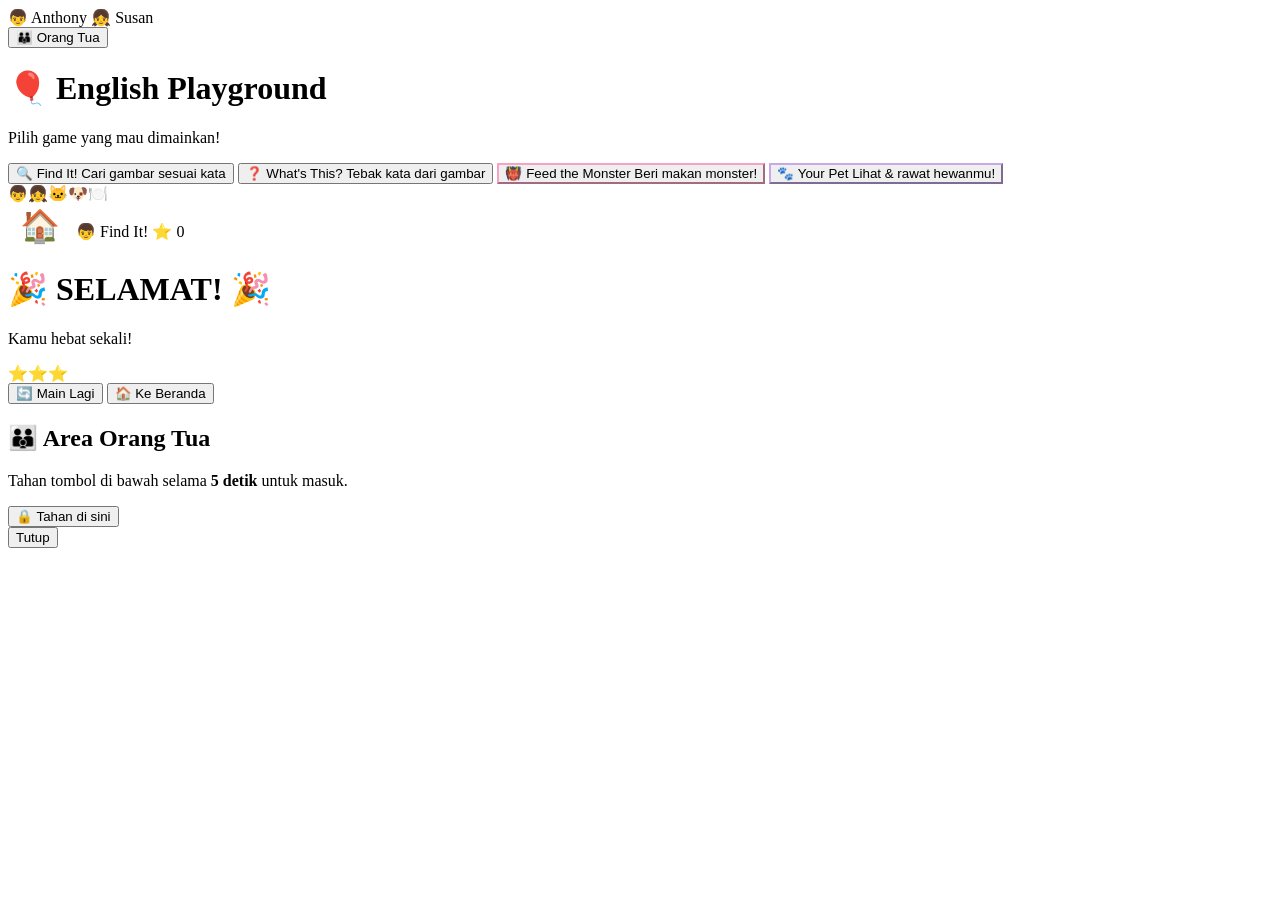
==== index.html @ 4d93e829 "Add files via upload" ====
<!DOCTYPE html>
<html lang="id">
<head>
    <meta charset="UTF-8" />
    <meta name="viewport" content="width=device-width, initial-scale=1.0, user-scalable=no" />
    <title>English Playground - Anthony & Susan</title>
    <link rel="stylesheet" href="css/style.css" />
</head>
<body>
    <!-- LAYAR UTAMA -->
    <div id="main-menu" class="screen active">
        <div class="header">
            <div class="mascots">
                <span class="mascot">👦 Anthony</span>
                <span class="mascot">👧 Susan</span>
            </div>
            <button id="parent-gate-btn" class="btn-parent">👪 Orang Tua</button>
        </div>

        <div class="hero">
            <h1>🎈 English Playground</h1>
            <p class="subtitle">Pilih game yang mau dimainkan!</p>

            <div class="game-choices">
                <button id="btn-game-find" class="btn-game-choice">
                    <span class="game-icon">🔍</span>
                    <span class="game-text">
                        <span class="game-name">Find It!</span>
                        <span class="game-desc">Cari gambar sesuai kata</span>
                    </span>
                </button>
                <button id="btn-game-what" class="btn-game-choice">
                    <span class="game-icon">❓</span>
                    <span class="game-text">
                        <span class="game-name">What's This?</span>
                        <span class="game-desc">Tebak kata dari gambar</span>
                    </span>
                </button>
                <button id="btn-game-feed" class="btn-game-choice" style="border-color:#f7a1c4;">
                    <span class="game-icon">👹</span>
                    <span class="game-text">
                        <span class="game-name">Feed the Monster</span>
                        <span class="game-desc">Beri makan monster!</span>
                    </span>
                </button>
                <button id="btn-game-pet" class="btn-game-choice" style="border-color:#c8a8e8;">
                    <span class="game-icon">🐾</span>
                    <span class="game-text">
                        <span class="game-name">Your Pet</span>
                        <span class="game-desc">Lihat & rawat hewanmu!</span>
                    </span>
                </button>
            </div>

            <div class="characters">
                <span>👦</span><span>👧</span><span>🐱</span><span>🐶</span><span>🍽️</span>
            </div>
        </div>
    </div>

    <!-- LAYAR GAME -->
    <div id="game-screen" class="screen">
        <div class="game-header">
            <button id="btn-back-game" style="background:none;border:none;font-size:2rem;cursor:pointer;padding:4px 12px;">🏠</button>
            <span id="game-mascot">👦</span>
            <span id="game-title">Find It!</span>
            <span id="game-score">⭐ 0</span>
        </div>
        <div id="game-area"></div>
        <div id="game-feedback" class="feedback"></div>
    </div>

    <!-- LAYAR SELAMAT -->
    <div id="celebration-screen" class="screen">
        <div class="celebration">
            <h1>🎉 SELAMAT! 🎉</h1>
            <p>Kamu hebat sekali!</p>
            <div id="stars-display">⭐⭐⭐</div>
            <button id="btn-replay" class="btn-primary">🔄 Main Lagi</button>
            <button id="btn-home" class="btn-secondary">🏠 Ke Beranda</button>
        </div>
    </div>

    <!-- PARENT GATE MODAL -->
    <div id="parent-gate-modal" class="modal hidden">
        <div class="modal-content">
            <h2>👪 Area Orang Tua</h2>
            <p>Tahan tombol di bawah selama <strong>5 detik</strong> untuk masuk.</p>
            <button id="hold-btn" class="btn-hold">🔒 Tahan di sini</button>
            <div id="hold-progress" class="progress-bar">
                <div id="hold-progress-fill" style="width:0%"></div>
            </div>
            <button id="close-modal" class="btn-close">Tutup</button>
        </div>
    </div>

    <script type="module" src="js/main.js"></script>
</body>
</html>
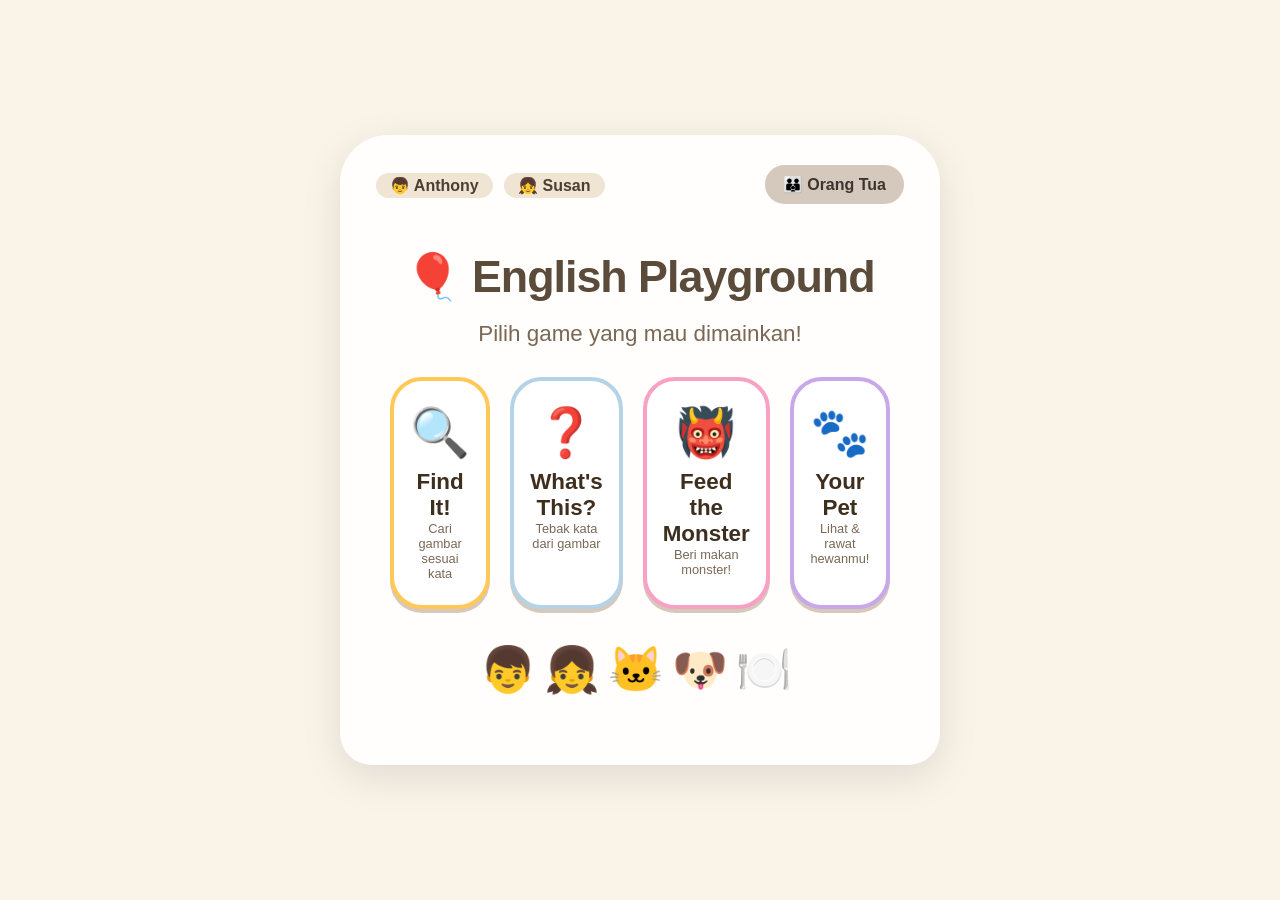
==== commit 1db892e5: "index.html" ====
--- a/index.html
+++ b/index.html
@@ -96,4 +96,4 @@
 
     <script type="module" src="js/main.js"></script>
 </body>
-</html>+</html>
--- a/css/style.css
+++ b/css/style.css
@@ -0,0 +1,546 @@
+/* ============================================================
+   STYLE.CSS — English Playground (Full)
+   ============================================================ */
+
+/* --- RESET & BASE --- */
+* {
+    box-sizing: border-box;
+    margin: 0;
+    padding: 0;
+    user-select: none;
+    -webkit-tap-highlight-color: transparent;
+}
+
+body {
+    font-family: 'Segoe UI', 'Comic Sans MS', 'Chalkboard SE', sans-serif;
+    background: #f9f3e8;
+    min-height: 100vh;
+    display: flex;
+    justify-content: center;
+    align-items: center;
+    padding: 12px;
+    margin: 0;
+}
+
+/* --- LAYAR --- */
+.screen {
+    display: none;
+    flex-direction: column;
+    width: 100%;
+    max-width: 600px;
+    min-height: 80vh;
+    background: #ffffffdd;
+    backdrop-filter: blur(4px);
+    border-radius: 48px 48px 32px 32px;
+    padding: 20px 24px 30px;
+    box-shadow: 0 12px 40px rgba(0,0,0,0.10);
+    transition: all 0.2s;
+}
+.screen.active {
+    display: flex;
+}
+
+/* --- HEADER --- */
+.header {
+    display: flex;
+    justify-content: space-between;
+    align-items: center;
+    margin-bottom: 12px;
+}
+.mascots {
+    font-size: 1.2rem;
+    font-weight: bold;
+    color: #4a3f35;
+}
+.mascot {
+    background: #f0e4d3;
+    padding: 4px 14px;
+    border-radius: 40px;
+    margin-right: 6px;
+    font-size: 1rem;
+}
+.btn-parent {
+    background: #d4c9bc;
+    border: none;
+    border-radius: 40px;
+    padding: 10px 18px;
+    font-size: 1rem;
+    font-weight: bold;
+    color: #3d352e;
+    cursor: pointer;
+    touch-action: manipulation;
+}
+
+/* --- HERO (Menu Utama) --- */
+.hero {
+    flex: 1;
+    display: flex;
+    flex-direction: column;
+    justify-content: center;
+    align-items: center;
+    text-align: center;
+    gap: 18px;
+}
+.hero h1 {
+    font-size: 2.8rem;
+    color: #5b4b3a;
+    letter-spacing: -1px;
+}
+.subtitle {
+    font-size: 1.4rem;
+    color: #7a6855;
+    margin-bottom: 4px;
+}
+.characters {
+    font-size: 2.8rem;
+    letter-spacing: 8px;
+    margin-top: 8px;
+}
+
+/* --- TOMBOL PILIHAN GAME --- */
+.game-choices {
+    display: flex;
+    flex-direction: column;
+    gap: 16px;
+    width: 100%;
+    max-width: 340px;
+    margin: 8px auto;
+}
+
+.btn-game-choice {
+    background: white;
+    border: 4px solid #e2d4c4;
+    border-radius: 32px;
+    padding: 18px 24px;
+    display: flex;
+    align-items: center;
+    gap: 16px;
+    cursor: pointer;
+    touch-action: manipulation;
+    transition: all 0.15s;
+    box-shadow: 0 4px 0 #d6c9bb;
+    width: 100%;
+    text-align: left;
+}
+
+.btn-game-choice:active {
+    transform: scale(0.96);
+    box-shadow: 0 2px 0 #d6c9bb;
+}
+
+.btn-game-choice .game-icon {
+    font-size: 2.4rem;
+    min-width: 50px;
+    text-align: center;
+}
+
+.btn-game-choice .game-text {
+    display: flex;
+    flex-direction: column;
+    text-align: left;
+}
+
+.btn-game-choice .game-name {
+    font-size: 1.5rem;
+    font-weight: bold;
+    color: #3d2e1e;
+}
+
+.btn-game-choice .game-desc {
+    font-size: 0.85rem;
+    color: #7a6855;
+}
+
+.btn-game-choice#btn-game-find {
+    border-color: #ffc857;
+}
+.btn-game-choice#btn-game-find .game-icon {
+    color: #e8a020;
+}
+
+.btn-game-choice#btn-game-what {
+    border-color: #b5d3e7;
+}
+.btn-game-choice#btn-game-what .game-icon {
+    color: #4a8db7;
+}
+
+.btn-game-choice:hover {
+    transform: translateY(-2px);
+    box-shadow: 0 6px 0 #d6c9bb;
+}
+.btn-game-choice#btn-game-find:hover {
+    border-color: #f0b840;
+}
+.btn-game-choice#btn-game-what:hover {
+    border-color: #8fc0dd;
+}
+
+/* --- TOMBOL LAMA (DIPERTAHANKAN UNTUK KOMPATIBILITAS) --- */
+.btn-primary, .btn-secondary {
+    border: none;
+    border-radius: 60px;
+    padding: 18px 20px;
+    font-size: 1.6rem;
+    font-weight: bold;
+    cursor: pointer;
+    touch-action: manipulation;
+    transition: transform 0.1s;
+    box-shadow: 0 6px 0 rgba(0,0,0,0.1);
+}
+.btn-primary:active, .btn-secondary:active {
+    transform: scale(0.96);
+}
+.btn-primary {
+    background: #ffc857;
+    color: #3d2e1e;
+}
+.btn-secondary {
+    background: #b5d3e7;
+    color: #1f3a4b;
+}
+
+/* --- GAME HEADER --- */
+.game-header {
+    display: flex;
+    justify-content: space-between;
+    align-items: center;
+    font-size: 1.5rem;
+    font-weight: bold;
+    padding-bottom: 10px;
+    border-bottom: 4px dashed #e2d4c4;
+    margin-bottom: 20px;
+}
+
+#btn-back-game {
+    background: none;
+    border: none;
+    font-size: 2rem;
+    cursor: pointer;
+    padding: 4px 12px;
+    touch-action: manipulation;
+    transition: transform 0.1s;
+}
+#btn-back-game:active {
+    transform: scale(0.85);
+}
+
+#game-title {
+    flex: 1;
+    text-align: center;
+}
+#game-mascot {
+    margin-right: 8px;
+}
+#game-score {
+    min-width: 60px;
+    text-align: right;
+}
+
+/* --- GAME AREA --- */
+#game-area {
+    display: flex;
+    flex-wrap: wrap;
+    justify-content: center;
+    gap: 18px;
+    flex: 1;
+    align-content: center;
+    min-height: 200px;
+}
+
+/* --- KARTU GAME --- */
+.game-card {
+    width: 120px;
+    height: 140px;
+    background: #faf1e7;
+    border-radius: 32px;
+    display: flex;
+    flex-direction: column;
+    align-items: center;
+    justify-content: center;
+    font-size: 4.5rem;
+    box-shadow: 0 6px 0 #d6c9bb;
+    transition: all 0.15s;
+    cursor: pointer;
+    touch-action: manipulation;
+    border: 4px solid transparent;
+    padding: 6px;
+}
+.game-card:active {
+    transform: scale(0.94);
+}
+.game-card .label {
+    font-size: 1.2rem;
+    font-weight: bold;
+    color: #4a3f35;
+    margin-top: 4px;
+    background: rgba(255,255,240,0.7);
+    padding: 2px 12px;
+    border-radius: 40px;
+}
+.game-card.correct {
+    border-color: #6fbf4c;
+    background: #e5f7db;
+}
+.game-card.wrong {
+    border-color: #f2a6a6;
+    background: #ffe6e6;
+    animation: shake 0.3s;
+}
+@keyframes shake {
+    0%,100%{transform:translateX(0)}
+    25%{transform:translateX(-10px)}
+    75%{transform:translateX(10px)}
+}
+
+/* --- FEEDBACK --- */
+.feedback {
+    min-height: 70px;
+    display: flex;
+    align-items: center;
+    justify-content: center;
+    font-size: 1.8rem;
+    font-weight: bold;
+    color: #4a3f35;
+    text-align: center;
+    margin-top: 12px;
+    flex-wrap: wrap;
+    gap: 8px;
+}
+
+/* --- CELEBRATION --- */
+.celebration {
+    text-align: center;
+    flex: 1;
+    display: flex;
+    flex-direction: column;
+    justify-content: center;
+    gap: 20px;
+}
+.celebration h1 { 
+    font-size: 3rem; 
+    color: #f3a13b; 
+}
+#stars-display { 
+    font-size: 4rem; 
+}
+
+/* --- PARENT GATE MODAL --- */
+.modal {
+    position: fixed;
+    top:0;left:0;width:100%;height:100%;
+    background: rgba(0,0,0,0.4);
+    display: flex;
+    justify-content: center;
+    align-items: center;
+    backdrop-filter: blur(3px);
+    z-index: 999;
+}
+.modal.hidden { display: none; }
+.modal-content {
+    background: white;
+    border-radius: 48px;
+    padding: 32px 24px;
+    max-width: 380px;
+    width: 90%;
+    text-align: center;
+    box-shadow: 0 20px 60px rgba(0,0,0,0.2);
+}
+.modal-content h2 { 
+    font-size: 2rem; 
+    color: #5b4b3a; 
+    margin-bottom: 12px; 
+}
+.btn-hold {
+    background: #ffb347;
+    border: none;
+    border-radius: 60px;
+    padding: 18px 20px;
+    font-size: 1.8rem;
+    font-weight: bold;
+    width: 100%;
+    margin: 16px 0;
+    cursor: pointer;
+    touch-action: manipulation;
+    transition: background 0.1s;
+}
+.btn-hold:active { background: #e69c30; }
+.progress-bar {
+    width: 100%;
+    height: 16px;
+    background: #e9e0d6;
+    border-radius: 40px;
+    overflow: hidden;
+    margin: 8px 0 16px;
+}
+#hold-progress-fill {
+    height: 100%;
+    width: 0%;
+    background: #6fbf4c;
+    border-radius: 40px;
+    transition: width 0.1s linear;
+}
+.btn-close {
+    background: #ccc;
+    border: none;
+    border-radius: 40px;
+    padding: 10px 24px;
+    font-size: 1.2rem;
+    cursor: pointer;
+}
+
+/* --- RESPONSIF (HP/TABLET) --- */
+@media (max-width: 480px) {
+    .screen {
+        padding: 16px 16px 24px;
+        border-radius: 32px;
+        min-height: 90vh;
+    }
+    .game-card {
+        width: 100px;
+        height: 120px;
+        font-size: 3.5rem;
+    }
+    .game-card .label {
+        font-size: 1rem;
+    }
+    .hero h1 { 
+        font-size: 2.2rem; 
+    }
+    .btn-primary, .btn-secondary { 
+        font-size: 1.3rem; 
+        padding: 14px; 
+    }
+    .game-choices {
+        max-width: 280px;
+    }
+    .btn-game-choice {
+        padding: 14px 18px;
+        gap: 12px;
+    }
+    .btn-game-choice .game-icon {
+        font-size: 2rem;
+        min-width: 40px;
+    }
+    .btn-game-choice .game-name {
+        font-size: 1.2rem;
+    }
+    .btn-game-choice .game-desc {
+        font-size: 0.75rem;
+    }
+    .header {
+        flex-wrap: wrap;
+        gap: 8px;
+    }
+    .mascots {
+        font-size: 0.9rem;
+    }
+    .mascot {
+        padding: 2px 10px;
+        font-size: 0.8rem;
+    }
+    .btn-parent {
+        padding: 6px 14px;
+        font-size: 0.85rem;
+    }
+    #game-score {
+        font-size: 1.2rem;
+        min-width: 50px;
+    }
+    #game-title {
+        font-size: 1.2rem;
+    }
+    .feedback {
+        font-size: 1.4rem;
+        min-height: 60px;
+    }
+    .celebration h1 {
+        font-size: 2.2rem;
+    }
+    #stars-display {
+        font-size: 3rem;
+    }
+}
+
+@media (max-width: 380px) {
+    .game-card {
+        width: 80px;
+        height: 100px;
+        font-size: 2.8rem;
+    }
+    .game-card .label {
+        font-size: 0.8rem;
+    }
+    .hero h1 {
+        font-size: 1.8rem;
+    }
+    .btn-game-choice {
+        padding: 12px 14px;
+        gap: 10px;
+    }
+    .btn-game-choice .game-icon {
+        font-size: 1.6rem;
+        min-width: 32px;
+    }
+    .btn-game-choice .game-name {
+        font-size: 1rem;
+    }
+    .btn-game-choice .game-desc {
+        font-size: 0.7rem;
+    }
+}
+
+/* --- TABLET & LAPTOP --- */
+@media (min-width: 768px) {
+    .game-card {
+        width: 150px;
+        height: 170px;
+        font-size: 5.5rem;
+    }
+    .game-card .label {
+        font-size: 1.4rem;
+    }
+    .game-choices {
+        flex-direction: row;
+        max-width: 500px;
+        gap: 20px;
+    }
+    .btn-game-choice {
+        flex: 1;
+        flex-direction: column;
+        text-align: center;
+        padding: 24px 16px;
+        gap: 8px;
+    }
+    .btn-game-choice .game-text {
+        text-align: center;
+    }
+    .btn-game-choice .game-icon {
+        font-size: 3rem;
+        min-width: unset;
+    }
+    .btn-game-choice .game-name {
+        font-size: 1.4rem;
+    }
+    .btn-game-choice .game-desc {
+        font-size: 0.8rem;
+    }
+    .screen {
+        min-height: 70vh;
+        padding: 30px 36px 36px;
+    }
+}
+
+/* --- UTILITY --- */
+.hidden {
+    display: none !important;
+}
+.text-center {
+    text-align: center;
+}
+.mt-8 {
+    margin-top: 8px;
+}
+.mt-16 {
+    margin-top: 16px;
+}
